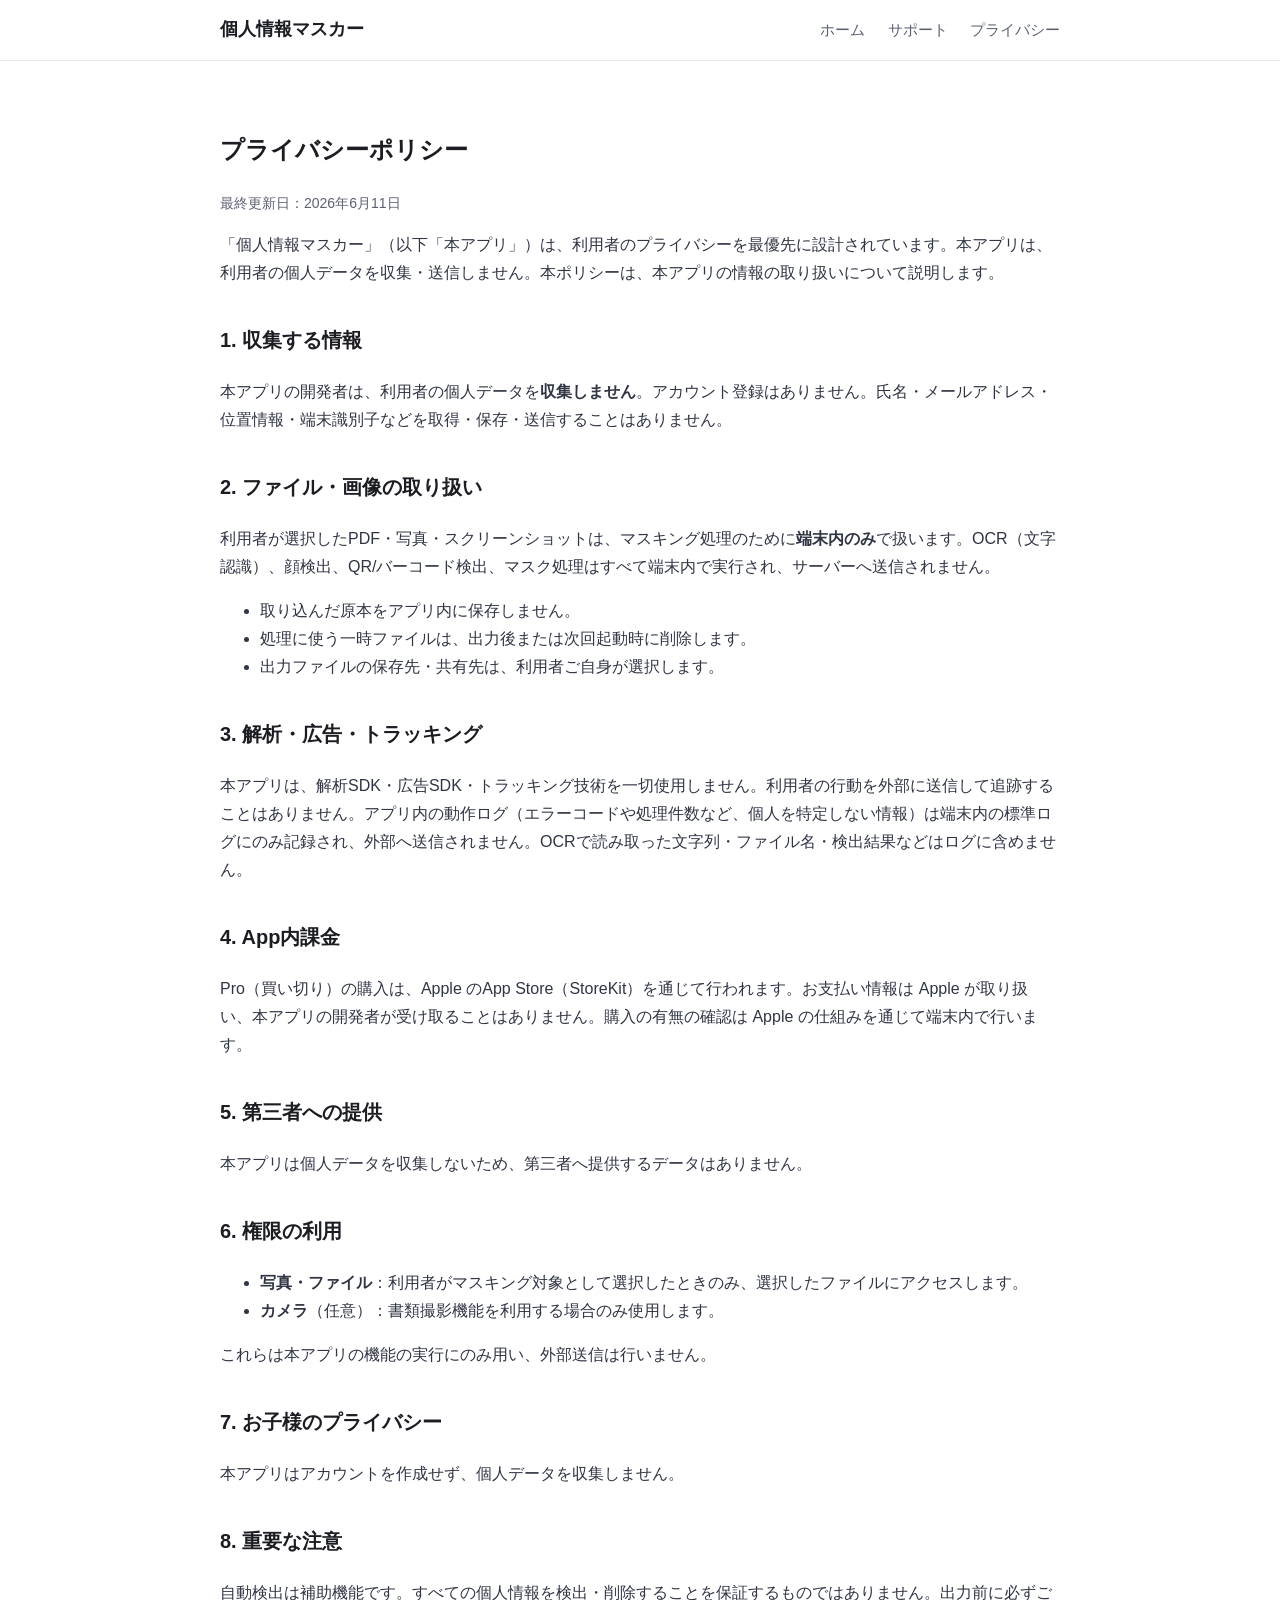
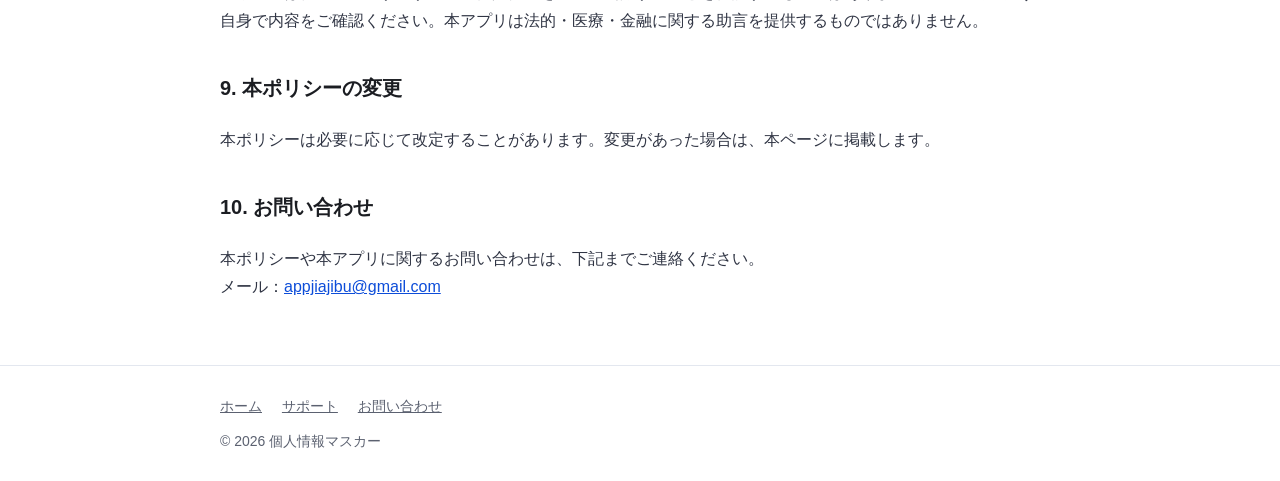
==== privacy.html @ cc349192 "Add 個人情報マスカー promotion site (landing / support / privacy) App Store審査用のマーケティング・サポート・プライバシーポリシーの静的サイト" ====
<!DOCTYPE html>
<html lang="ja">
<head>
  <meta charset="UTF-8">
  <meta name="viewport" content="width=device-width, initial-scale=1">
  <title>プライバシーポリシー｜個人情報マスカー</title>
  <meta name="description" content="個人情報マスカーのプライバシーポリシー。データを収集せず、すべて端末内で処理し、サーバーに送信しません。">
  <link rel="stylesheet" href="styles.css">
</head>
<body>
  <header class="site-header">
    <div class="container">
      <a class="brand" href="index.html">個人情報マスカー</a>
      <nav class="nav">
        <a href="index.html">ホーム</a>
        <a href="support.html">サポート</a>
        <a href="privacy.html">プライバシー</a>
      </nav>
    </div>
  </header>

  <main>
    <section class="doc">
      <div class="container">
        <h1>プライバシーポリシー</h1>
        <p class="meta">最終更新日：2026年6月11日</p>

        <p>「個人情報マスカー」（以下「本アプリ」）は、利用者のプライバシーを最優先に設計されています。本アプリは、利用者の個人データを収集・送信しません。本ポリシーは、本アプリの情報の取り扱いについて説明します。</p>

        <h2>1. 収集する情報</h2>
        <p>本アプリの開発者は、利用者の個人データを<strong>収集しません</strong>。アカウント登録はありません。氏名・メールアドレス・位置情報・端末識別子などを取得・保存・送信することはありません。</p>

        <h2>2. ファイル・画像の取り扱い</h2>
        <p>利用者が選択したPDF・写真・スクリーンショットは、マスキング処理のために<strong>端末内のみ</strong>で扱います。OCR（文字認識）、顔検出、QR/バーコード検出、マスク処理はすべて端末内で実行され、サーバーへ送信されません。</p>
        <ul>
          <li>取り込んだ原本をアプリ内に保存しません。</li>
          <li>処理に使う一時ファイルは、出力後または次回起動時に削除します。</li>
          <li>出力ファイルの保存先・共有先は、利用者ご自身が選択します。</li>
        </ul>

        <h2>3. 解析・広告・トラッキング</h2>
        <p>本アプリは、解析SDK・広告SDK・トラッキング技術を一切使用しません。利用者の行動を外部に送信して追跡することはありません。アプリ内の動作ログ（エラーコードや処理件数など、個人を特定しない情報）は端末内の標準ログにのみ記録され、外部へ送信されません。OCRで読み取った文字列・ファイル名・検出結果などはログに含めません。</p>

        <h2>4. App内課金</h2>
        <p>Pro（買い切り）の購入は、Apple のApp Store（StoreKit）を通じて行われます。お支払い情報は Apple が取り扱い、本アプリの開発者が受け取ることはありません。購入の有無の確認は Apple の仕組みを通じて端末内で行います。</p>

        <h2>5. 第三者への提供</h2>
        <p>本アプリは個人データを収集しないため、第三者へ提供するデータはありません。</p>

        <h2>6. 権限の利用</h2>
        <ul>
          <li><strong>写真・ファイル</strong>：利用者がマスキング対象として選択したときのみ、選択したファイルにアクセスします。</li>
          <li><strong>カメラ</strong>（任意）：書類撮影機能を利用する場合のみ使用します。</li>
        </ul>
        <p>これらは本アプリの機能の実行にのみ用い、外部送信は行いません。</p>

        <h2>7. お子様のプライバシー</h2>
        <p>本アプリはアカウントを作成せず、個人データを収集しません。</p>

        <h2>8. 重要な注意</h2>
        <p>自動検出は補助機能です。すべての個人情報を検出・削除することを保証するものではありません。出力前に必ずご自身で内容をご確認ください。本アプリは法的・医療・金融に関する助言を提供するものではありません。</p>

        <h2>9. 本ポリシーの変更</h2>
        <p>本ポリシーは必要に応じて改定することがあります。変更があった場合は、本ページに掲載します。</p>

        <h2>10. お問い合わせ</h2>
        <p>本ポリシーや本アプリに関するお問い合わせは、下記までご連絡ください。<br>
        メール：<a href="mailto:appjiajibu@gmail.com">appjiajibu@gmail.com</a></p>
      </div>
    </section>
  </main>

  <footer class="site-footer">
    <div class="container">
      <a href="index.html">ホーム</a>
      <a href="support.html">サポート</a>
      <a href="mailto:appjiajibu@gmail.com">お問い合わせ</a>
      <div style="margin-top:10px;">© 2026 個人情報マスカー</div>
    </div>
  </footer>
</body>
</html>
---- styles.css ----
:root {
  --brand: #0d4dd9;
  --brand-dark: #0a3aa6;
  --ink: #1b1d22;
  --muted: #5b6170;
  --bg: #ffffff;
  --soft: #f4f6fb;
  --line: #e3e7ef;
  --radius: 14px;
  --maxw: 880px;
}

* { box-sizing: border-box; }

html { -webkit-text-size-adjust: 100%; }

body {
  margin: 0;
  font-family: -apple-system, BlinkMacSystemFont, "Hiragino Sans", "Noto Sans JP", sans-serif;
  color: var(--ink);
  background: var(--bg);
  line-height: 1.75;
}

a { color: var(--brand); }

.container {
  max-width: var(--maxw);
  margin: 0 auto;
  padding: 0 20px;
}

/* ヘッダー / ナビ */
.site-header {
  border-bottom: 1px solid var(--line);
  position: sticky;
  top: 0;
  background: rgba(255, 255, 255, 0.92);
  backdrop-filter: saturate(180%) blur(8px);
  z-index: 10;
}
.site-header .container {
  display: flex;
  align-items: center;
  justify-content: space-between;
  height: 60px;
}
.brand {
  font-weight: 700;
  font-size: 18px;
  color: var(--ink);
  text-decoration: none;
}
.nav a {
  margin-left: 18px;
  text-decoration: none;
  color: var(--muted);
  font-size: 15px;
}
.nav a:hover { color: var(--brand); }

/* ヒーロー */
.hero {
  background: linear-gradient(160deg, var(--brand), var(--brand-dark));
  color: #fff;
  padding: 64px 0 56px;
}
.hero h1 { font-size: 34px; line-height: 1.4; margin: 0 0 14px; }
.hero p { font-size: 17px; opacity: 0.95; margin: 0 0 24px; }
.hero .badge {
  display: inline-block;
  background: rgba(255, 255, 255, 0.18);
  border-radius: 999px;
  padding: 6px 14px;
  font-size: 13px;
  margin-bottom: 18px;
}

/* セクション */
section { padding: 48px 0; }
section h2 { font-size: 24px; margin: 0 0 20px; }
.lead { color: var(--muted); font-size: 16px; }

.grid {
  display: grid;
  grid-template-columns: repeat(2, 1fr);
  gap: 16px;
}
@media (max-width: 640px) {
  .grid { grid-template-columns: 1fr; }
  .hero h1 { font-size: 27px; }
}

.card {
  border: 1px solid var(--line);
  border-radius: var(--radius);
  padding: 18px 20px;
  background: var(--bg);
}
.card h3 { margin: 0 0 6px; font-size: 17px; }
.card p { margin: 0; color: var(--muted); font-size: 15px; }

.soft { background: var(--soft); }

ul.checks { list-style: none; padding: 0; margin: 0; }
ul.checks li { padding: 8px 0 8px 28px; position: relative; }
ul.checks li::before {
  content: "✓";
  color: var(--brand);
  position: absolute;
  left: 0;
  font-weight: 700;
}

.notice {
  border: 1px solid #f0c987;
  background: #fff8ec;
  border-radius: var(--radius);
  padding: 16px 18px;
  font-size: 14px;
  color: #6b5224;
}

/* FAQ */
.faq details {
  border: 1px solid var(--line);
  border-radius: var(--radius);
  padding: 6px 18px;
  margin-bottom: 12px;
  background: var(--bg);
}
.faq summary {
  cursor: pointer;
  font-weight: 600;
  padding: 12px 0;
  list-style: none;
}
.faq summary::-webkit-details-marker { display: none; }
.faq details[open] summary { color: var(--brand); }
.faq .answer { color: var(--muted); padding: 0 0 14px; }

/* 文書ページ */
.doc h2 { margin-top: 36px; font-size: 20px; }
.doc h3 { margin-top: 24px; font-size: 16px; }
.doc p, .doc li { color: #303544; }
.doc .meta { color: var(--muted); font-size: 14px; }

/* ボタン */
.btn {
  display: inline-block;
  background: #fff;
  color: var(--brand);
  border-radius: 999px;
  padding: 11px 22px;
  font-weight: 700;
  text-decoration: none;
}
.btn:hover { opacity: 0.92; }

/* フッター */
.site-footer {
  border-top: 1px solid var(--line);
  padding: 28px 0;
  color: var(--muted);
  font-size: 14px;
}
.site-footer a { color: var(--muted); margin-right: 16px; }
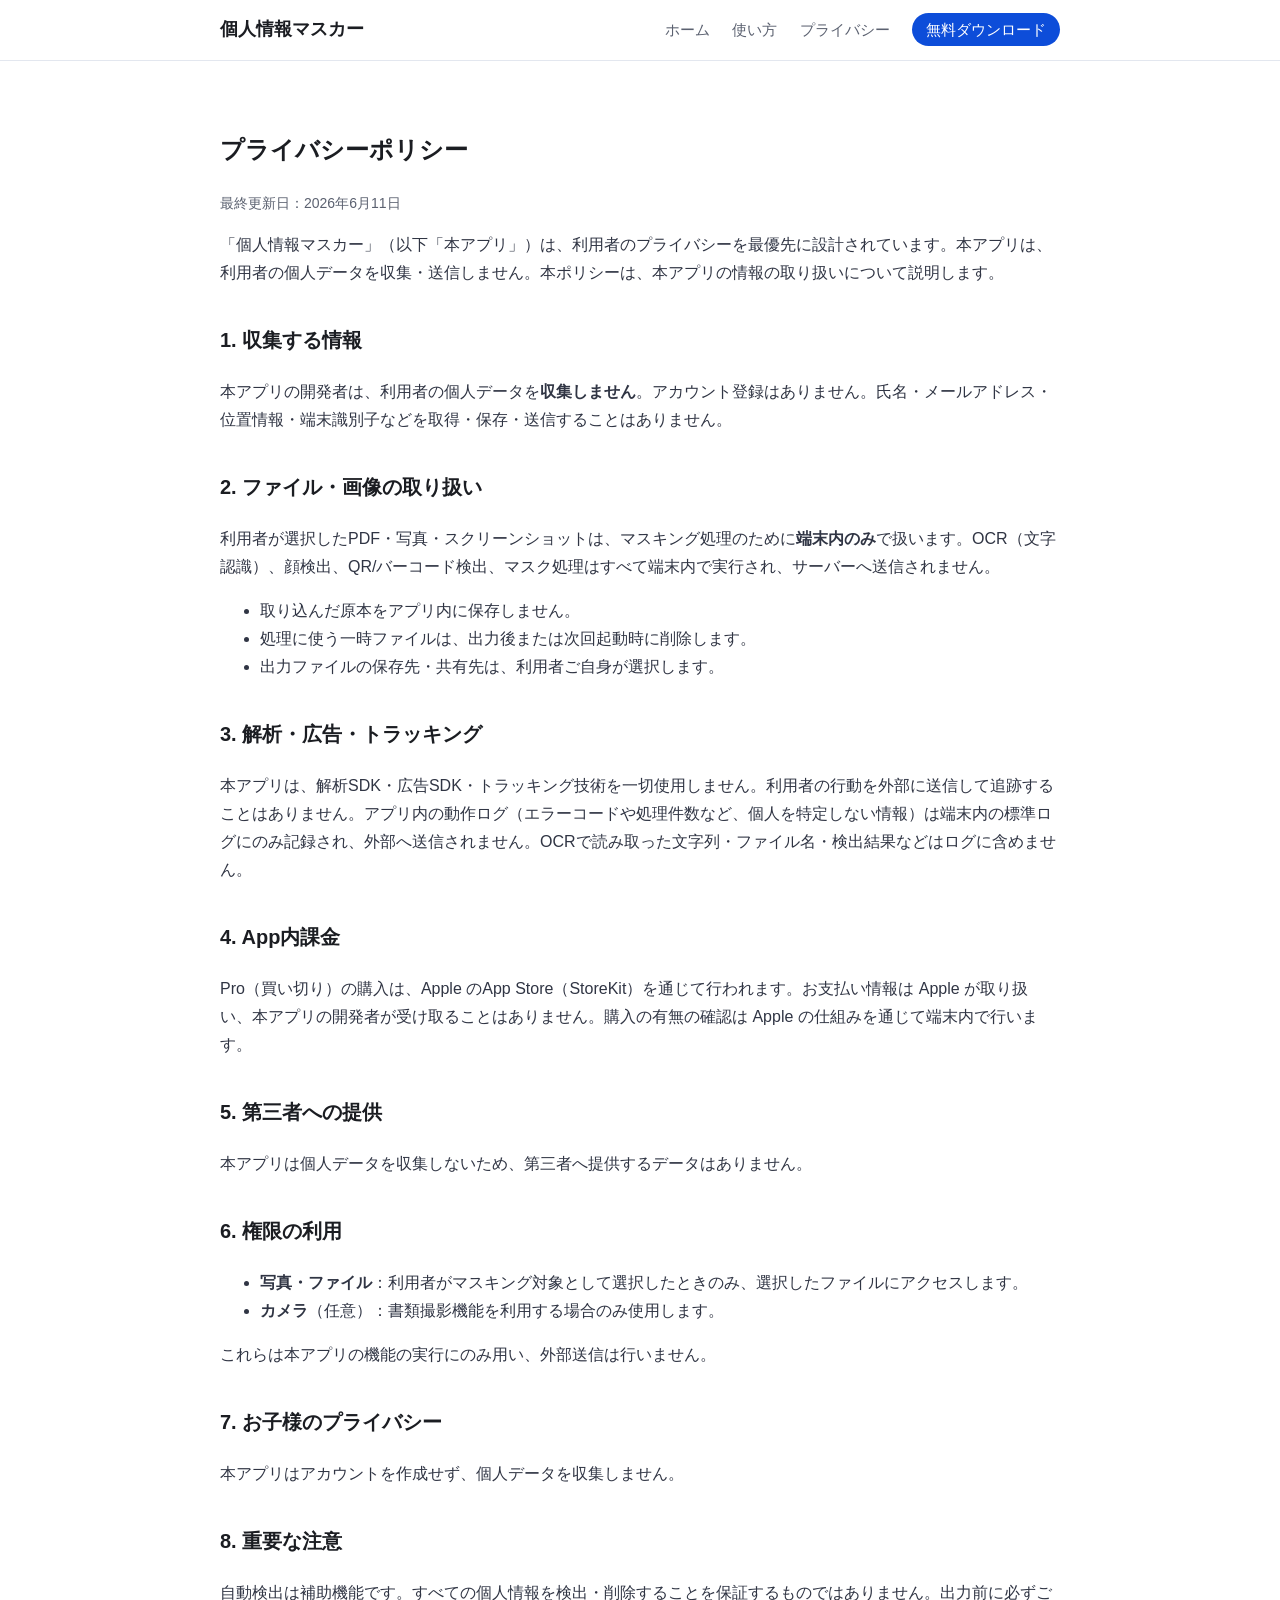
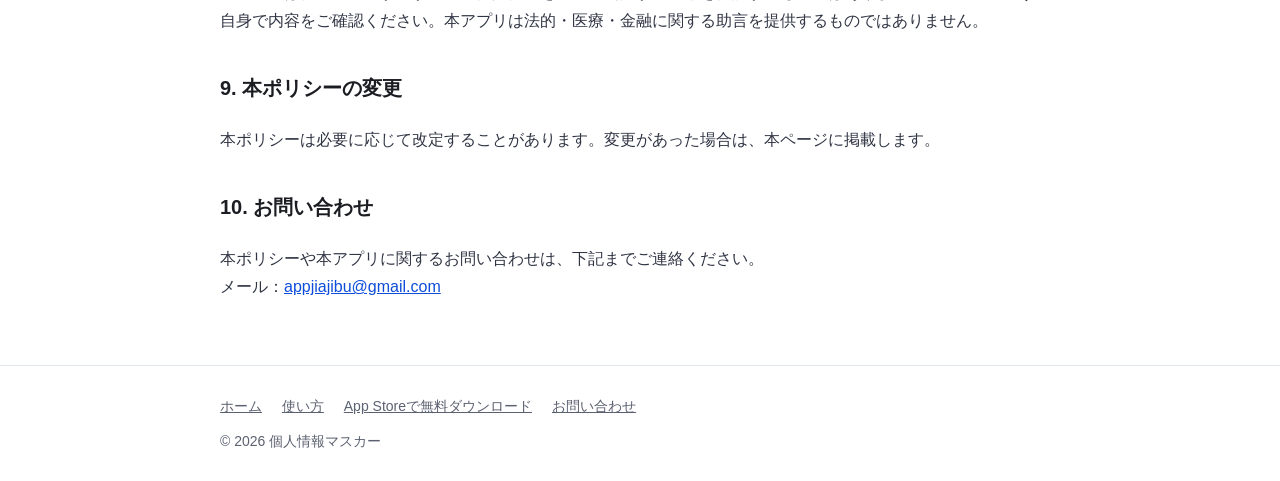
==== commit ede86d3c: "Improve marketing site CTA and add SEO landing pages Co-Authored-By: Claude Opus 4.8 (1M context) <n" ====
--- a/privacy.html
+++ b/privacy.html
@@ -5,6 +5,12 @@
   <meta name="viewport" content="width=device-width, initial-scale=1">
   <title>プライバシーポリシー｜個人情報マスカー</title>
   <meta name="description" content="個人情報マスカーのプライバシーポリシー。データを収集せず、すべて端末内で処理し、サーバーに送信しません。">
+  <meta name="apple-itunes-app" content="app-id=6778686188">
+  <meta property="og:type" content="website">
+  <meta property="og:site_name" content="個人情報マスカー">
+  <meta property="og:title" content="プライバシーポリシー｜個人情報マスカー">
+  <meta property="og:description" content="個人情報マスカーのプライバシーポリシー。データを収集せず、すべて端末内で処理し、サーバーに送信しません。">
+  <meta property="og:url" content="https://keeno0920.github.io/MaskerWebPage/privacy.html">
   <link rel="stylesheet" href="styles.css">
 </head>
 <body>
@@ -13,8 +19,9 @@
       <a class="brand" href="index.html">個人情報マスカー</a>
       <nav class="nav">
         <a href="index.html">ホーム</a>
-        <a href="support.html">サポート</a>
+        <a href="support.html">使い方</a>
         <a href="privacy.html">プライバシー</a>
+        <a class="nav-cta" href="https://apps.apple.com/app/id6778686188">無料ダウンロード</a>
       </nav>
     </div>
   </header>
@@ -73,7 +80,8 @@
   <footer class="site-footer">
     <div class="container">
       <a href="index.html">ホーム</a>
-      <a href="support.html">サポート</a>
+      <a href="support.html">使い方</a>
+      <a href="https://apps.apple.com/app/id6778686188">App Storeで無料ダウンロード</a>
       <a href="mailto:appjiajibu@gmail.com">お問い合わせ</a>
       <div style="margin-top:10px;">© 2026 個人情報マスカー</div>
     </div>
--- a/styles.css
+++ b/styles.css
@@ -165,3 +165,119 @@
   font-size: 14px;
 }
 .site-footer a { color: var(--muted); margin-right: 16px; }
+
+/* ヒーローの複数アクション */
+.hero-actions {
+  display: flex;
+  flex-wrap: wrap;
+  gap: 12px;
+}
+.btn-sub {
+  background: rgba(255, 255, 255, 0.16);
+  color: #fff;
+  border: 1px solid rgba(255, 255, 255, 0.42);
+}
+.btn-sub:hover { opacity: 0.92; }
+
+/* ヘッダーのCTA（無料ダウンロード） */
+.nav-cta {
+  background: var(--brand);
+  color: #fff !important;
+  padding: 8px 14px;
+  border-radius: 999px;
+}
+.nav-cta:hover { background: var(--brand-dark); color: #fff !important; }
+
+/* 3ステップ */
+.step-num {
+  display: inline-flex;
+  align-items: center;
+  justify-content: center;
+  width: 28px;
+  height: 28px;
+  border-radius: 999px;
+  background: var(--brand);
+  color: #fff;
+  font-weight: 700;
+  font-size: 15px;
+  margin-bottom: 8px;
+}
+
+/* 比較表 */
+.compare {
+  width: 100%;
+  border-collapse: collapse;
+  margin-top: 16px;
+  background: #fff;
+  border: 1px solid var(--line);
+  border-radius: var(--radius);
+  overflow: hidden;
+}
+.compare th,
+.compare td {
+  border-bottom: 1px solid var(--line);
+  padding: 12px;
+  text-align: left;
+  vertical-align: top;
+}
+.compare th { background: var(--soft); }
+.compare tbody tr:last-child th,
+.compare tbody tr:last-child td { border-bottom: none; }
+
+/* 最終CTA */
+.final-cta {
+  background: linear-gradient(160deg, var(--brand), var(--brand-dark));
+  color: #fff;
+  text-align: center;
+}
+.final-cta h2 { color: #fff; }
+.final-cta p { opacity: 0.95; margin-bottom: 22px; }
+
+/* カードリンク */
+.card-link {
+  display: block;
+  color: inherit;
+  text-decoration: none;
+  transition: border-color .15s ease, transform .15s ease;
+}
+.card-link:hover {
+  border-color: var(--brand);
+  transform: translateY(-1px);
+}
+
+/* サブページのヒーロー / 記事 */
+.page-hero {
+  background: linear-gradient(160deg, var(--brand), var(--brand-dark));
+  color: #fff;
+  padding: 48px 0 40px;
+}
+.page-hero h1 { font-size: 28px; line-height: 1.4; margin: 0; }
+.article h2 { margin-top: 32px; font-size: 20px; }
+.article p, .article li { color: #303544; }
+.article ul { padding-left: 22px; }
+.article-cta {
+  margin-top: 36px;
+  padding: 24px;
+  background: var(--soft);
+  border: 1px solid var(--line);
+  border-radius: var(--radius);
+  text-align: center;
+}
+.article-cta p { margin: 0 0 16px; color: var(--muted); }
+
+/* モバイルでヘッダー・比較表が崩れないように */
+@media (max-width: 640px) {
+  .site-header .container {
+    height: auto;
+    padding-top: 10px;
+    padding-bottom: 10px;
+    flex-wrap: wrap;
+    row-gap: 6px;
+  }
+  .nav a { margin-left: 12px; font-size: 14px; }
+  .hero-actions { flex-direction: column; }
+  .hero-actions .btn { text-align: center; }
+  .compare { font-size: 14px; }
+  .compare th, .compare td { padding: 10px 8px; }
+  .page-hero h1 { font-size: 23px; }
+}
